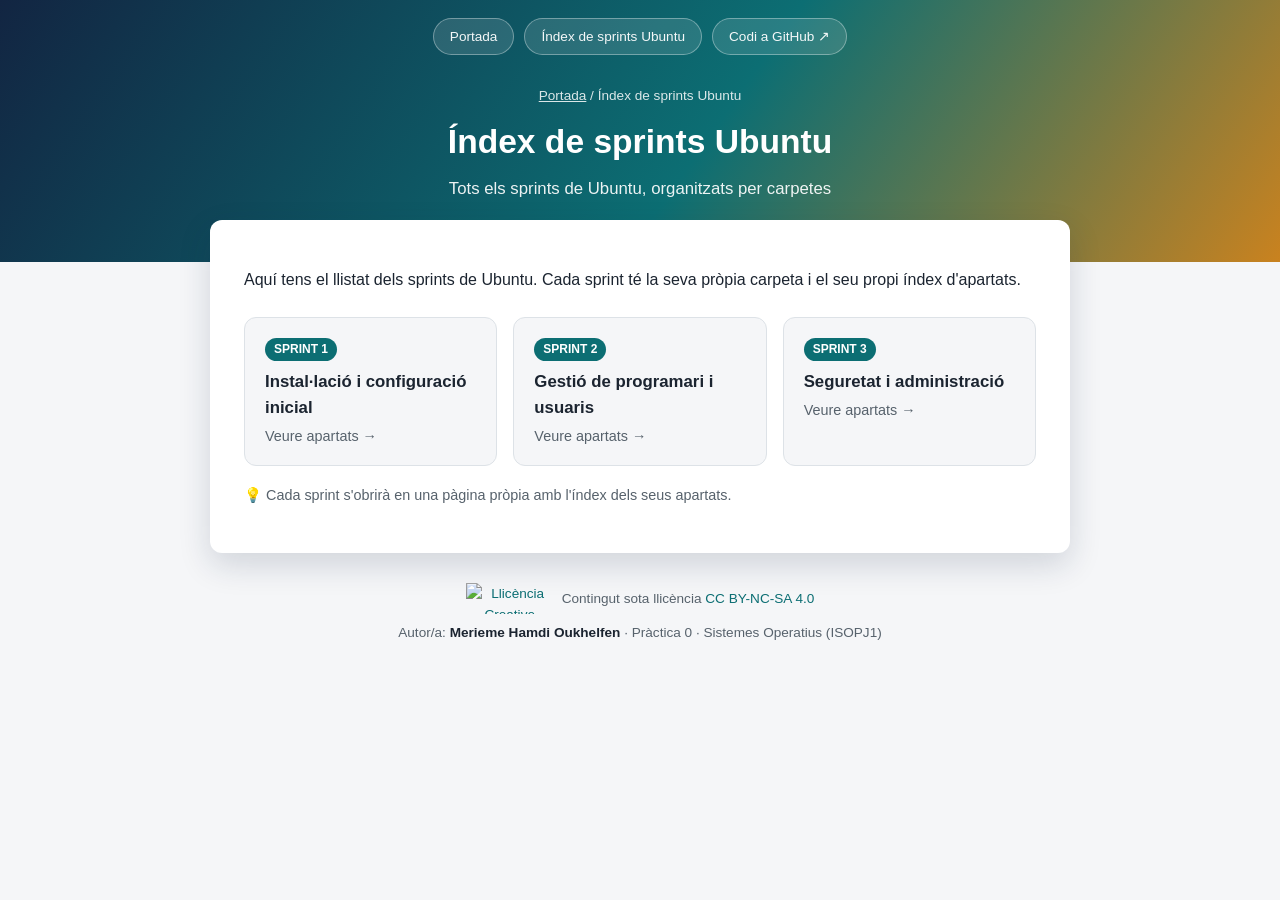
==== sprints-ubuntu.html @ 5a3ac9b9 "prova" ====
<!DOCTYPE html>
<html lang="ca">
<head>
<meta charset="UTF-8">
<meta name="viewport" content="width=device-width, initial-scale=1.0">
<title>Índex de sprints Ubuntu</title>
<link rel="stylesheet" href="css/estils.css">
</head>
<body>

<header class="hero">
  <nav class="hero-nav">
    <a href="index.html">Portada</a>
    <a href="sprints-ubuntu.html">Índex de sprints Ubuntu</a>
    <a href="https://github.com/merieme23/-sistemes_operatius" target="_blank" rel="noopener">Codi a GitHub ↗</a>
  </nav>
  <div class="hero-titol">
    <p class="miguetes"><a href="index.html">Portada</a> / Índex de sprints Ubuntu</p>
    <h1>Índex de sprints Ubuntu</h1>
    <p class="subtitol">Tots els sprints de Ubuntu, organitzats per carpetes</p>
  </div>
</header>

<main class="contenidor">
  <section class="panell">
    <p>Aquí tens el llistat dels sprints de Ubuntu. Cada sprint té la seva pròpia carpeta i el seu propi índex d'apartats.</p>

    <div class="rejilla-targetes">
      <a class="targeta" href="sprint1/index.html">
        <span class="numero">SPRINT 1</span>
        <h3>Instal·lació i configuració inicial</h3>
        <p>Veure apartats →</p>
      </a>
      <a class="targeta" href="sprint2/index.html">
        <span class="numero">SPRINT 2</span>
        <h3>Gestió de programari i usuaris</h3>
        <p>Veure apartats →</p>
      </a>
      <a class="targeta" href="sprint3/index.html">
        <span class="numero">SPRINT 3</span>
        <h3>Seguretat i administració</h3>
        <p>Veure apartats →</p>
      </a>
    </div>

    <p class="consell">💡 Cada sprint s'obrirà en una pàgina pròpia amb l'índex dels seus apartats.</p>
  </section>
</main>

<footer class="peu">
  <p class="peu-llicencia">
    <a href="https://creativecommons.org/licenses/by-nc-sa/4.0/deed.ca" target="_blank" rel="license noopener">
      <img src="https://licensebuttons.net/l/by-nc-sa/4.0/88x31.png" alt="Llicència Creative Commons Reconeixement-NoComercial-CompartirIgual 4.0" width="88" height="31">
    </a>
    <span>Contingut sota llicència <a href="https://creativecommons.org/licenses/by-nc-sa/4.0/deed.ca" target="_blank" rel="license noopener">CC BY-NC-SA 4.0</a></span>
  </p>
  <p class="autoria">Autor/a: <strong>Merieme Hamdi Oukhelfen</strong> · Pràctica 0 · Sistemes Operatius (ISOPJ1)</p>
</footer>

</body>
</html>
---- css/estils.css ----
/* Full de estils comu per a tot el lloc.
   Enllaça-la sempre igual:
   <link rel="stylesheet" href="../css/estils.css">  (des d'una carpeta de sprint)
   <link rel="stylesheet" href="css/estils.css">      (des de l'arrel) */

:root {
  --mari: #122542;
  --teal: #0c6e73;
  --ambre: #c9821f;
  --tinta: #1b2430;
  --tinta-suau: #57626c;
  --fons: #f5f6f8;
  --blanc: #ffffff;
  --vora: #dde2e7;
  --radi: 12px;
}

* { box-sizing: border-box; }

body {
  margin: 0;
  font-family: "Segoe UI", Roboto, Arial, sans-serif;
  color: var(--tinta);
  background: var(--fons);
  line-height: 1.55;
}

a { color: var(--teal); text-decoration: none; }
a:hover { text-decoration: underline; }

.contenidor {
  max-width: 900px;
  margin: 0 auto;
  padding: 0 20px;
}

/* ---------- Capçalera / hero (present a totes les pàgines) ---------- */
.hero {
  background: linear-gradient(125deg, var(--mari) 0%, var(--teal) 55%, var(--ambre) 100%);
  padding-bottom: 60px;
  color: var(--blanc);
}

.hero-nav {
  display: flex;
  justify-content: center;
  gap: 10px;
  flex-wrap: wrap;
  padding: 18px 20px 0;
}

.hero-nav a {
  color: rgba(255, 255, 255, 0.95);
  background: rgba(255, 255, 255, 0.12);
  border: 1px solid rgba(255, 255, 255, 0.35);
  padding: 7px 16px;
  border-radius: 999px;
  font-size: 0.85rem;
  text-decoration: none;
}
.hero-nav a:hover { background: rgba(255, 255, 255, 0.24); text-decoration: none; }

.hero-titol {
  text-align: center;
  padding: 30px 20px 0;
}

.hero-titol .miguetes {
  font-size: 0.85rem;
  opacity: 0.85;
  margin: 0 0 10px;
}
.hero-titol .miguetes a { color: #fff; text-decoration: underline; }

.hero-titol h1 {
  margin: 0 0 8px;
  font-size: 2.1rem;
  color: #fff;
}

.hero-titol p.subtitol {
  margin: 0;
  opacity: 0.92;
  font-size: 1.05rem;
}

/* ---------- Panell blanc flotant que xafa el hero ---------- */
main { padding-bottom: 50px; }

.panell {
  background: var(--blanc);
  border-radius: var(--radi);
  box-shadow: 0 12px 32px rgba(18, 37, 66, 0.16);
  margin-top: -42px;
  padding: 32px 34px;
  position: relative;
  z-index: 1;
}

/* ---------- Portada ---------- */
.portada-hero { text-align: center; }
.portada-hero img.imatge-portada {
  max-width: 300px;
  width: 100%;
  height: auto;
  margin-bottom: 22px;
}

.fitxa-alumne {
  display: inline-block;
  background: var(--fons);
  border: 1px solid var(--vora);
  border-radius: var(--radi);
  padding: 14px 22px;
  margin: 20px 0;
  text-align: left;
}
.fitxa-alumne p { margin: 3px 0; }
.fitxa-alumne strong { color: var(--mari); }

.boto {
  display: inline-block;
  background: var(--teal);
  color: var(--blanc) !important;
  padding: 12px 26px;
  border-radius: var(--radi);
  font-weight: 600;
  text-decoration: none !important;
  margin-top: 8px;
}
.boto:hover { background: var(--mari); }

/* ---------- Graella de targetes (sprints / apartats) ---------- */
.rejilla-targetes {
  display: grid;
  grid-template-columns: repeat(auto-fit, minmax(220px, 1fr));
  gap: 16px;
  margin: 24px 0 6px;
}

.targeta {
  display: block;
  background: var(--fons);
  border: 1px solid var(--vora);
  border-radius: var(--radi);
  padding: 18px 20px;
  transition: box-shadow 0.15s, transform 0.15s;
}
.targeta:hover {
  box-shadow: 0 4px 14px rgba(12, 110, 115, 0.18);
  transform: translateY(-2px);
  text-decoration: none;
}
.targeta .numero {
  display: inline-block;
  background: var(--teal);
  color: var(--blanc);
  font-size: 0.75rem;
  font-weight: 700;
  padding: 2px 9px;
  border-radius: 999px;
  margin-bottom: 8px;
}
.targeta h3 { margin: 0 0 4px; color: var(--tinta); font-size: 1.05rem; }
.targeta p { margin: 0; color: var(--tinta-suau); font-size: 0.9rem; }

h1, h2 { color: var(--mari); }

.consell {
  color: var(--tinta-suau);
  font-size: 0.9rem;
  margin-top: 18px;
}
.consell code { background: var(--fons); padding: 1px 5px; border-radius: 4px; }

/* ---------- Taula d'apartats (índex intern d'un sprint, amb ancoratges) ---------- */
.taula-apartats {
  width: 100%;
  border-collapse: collapse;
  margin: 6px 0 8px;
}
.taula-apartats th, .taula-apartats td {
  text-align: left;
  padding: 10px 12px;
  border-bottom: 1px solid var(--vora);
}
.taula-apartats th {
  font-size: 0.72rem;
  letter-spacing: 0.06em;
  text-transform: uppercase;
  color: var(--tinta-suau);
}
.taula-apartats td:first-child, .taula-apartats th:first-child { width: 46px; color: var(--tinta-suau); }
.taula-apartats tr:hover td { background: var(--fons); }
.taula-apartats a { font-weight: 600; }

/* ---------- Contingut d'un apartat, dins de la mateixa pàgina ---------- */
.apartat {
  scroll-margin-top: 20px;
  padding-top: 26px;
  margin-top: 26px;
  border-top: 1px solid var(--vora);
}
.apartat h2 { margin-top: 0; }
.apartat img {
  max-width: 100%;
  border-radius: var(--radi);
  border: 1px solid var(--vora);
  margin: 14px 0;
}
.apartat ul { padding-left: 22px; }
.apartat li { margin: 4px 0; }
.tornar-index { font-size: 0.85rem; }

/* ---------- Peu de pàgina: llicència i autoria (fix a totes les pàgines) ---------- */
footer.peu {
  text-align: center;
  color: var(--tinta-suau);
  font-size: 0.85rem;
  padding: 30px 20px 46px;
}
.peu-llicencia {
  display: flex;
  align-items: center;
  justify-content: center;
  gap: 8px;
  flex-wrap: wrap;
  margin: 0 0 8px;
}
.peu-llicencia img { display: block; }
footer.peu .autoria { margin: 0; }
footer.peu .autoria strong { color: var(--tinta); }

/* ---------- Bloc de llicència a la portada ---------- */
.bloc-llicencia {
  border: 1px solid var(--vora);
  border-radius: var(--radi);
  padding: 18px 20px;
  margin-top: 22px;
  text-align: left;
  background: var(--fons);
}
.bloc-llicencia h3 { margin: 0 0 8px; font-size: 1rem; color: var(--mari); }
.bloc-llicencia p { margin: 6px 0; font-size: 0.92rem; }
.bloc-llicencia .badge-cc { display: flex; align-items: center; gap: 10px; margin-top: 10px; }


/* ---------- Botons de selecció del sistema ---------- */
.botons-sistemes {
  display: flex;
  justify-content: center;
  gap: 10px;
  flex-wrap: wrap;
}
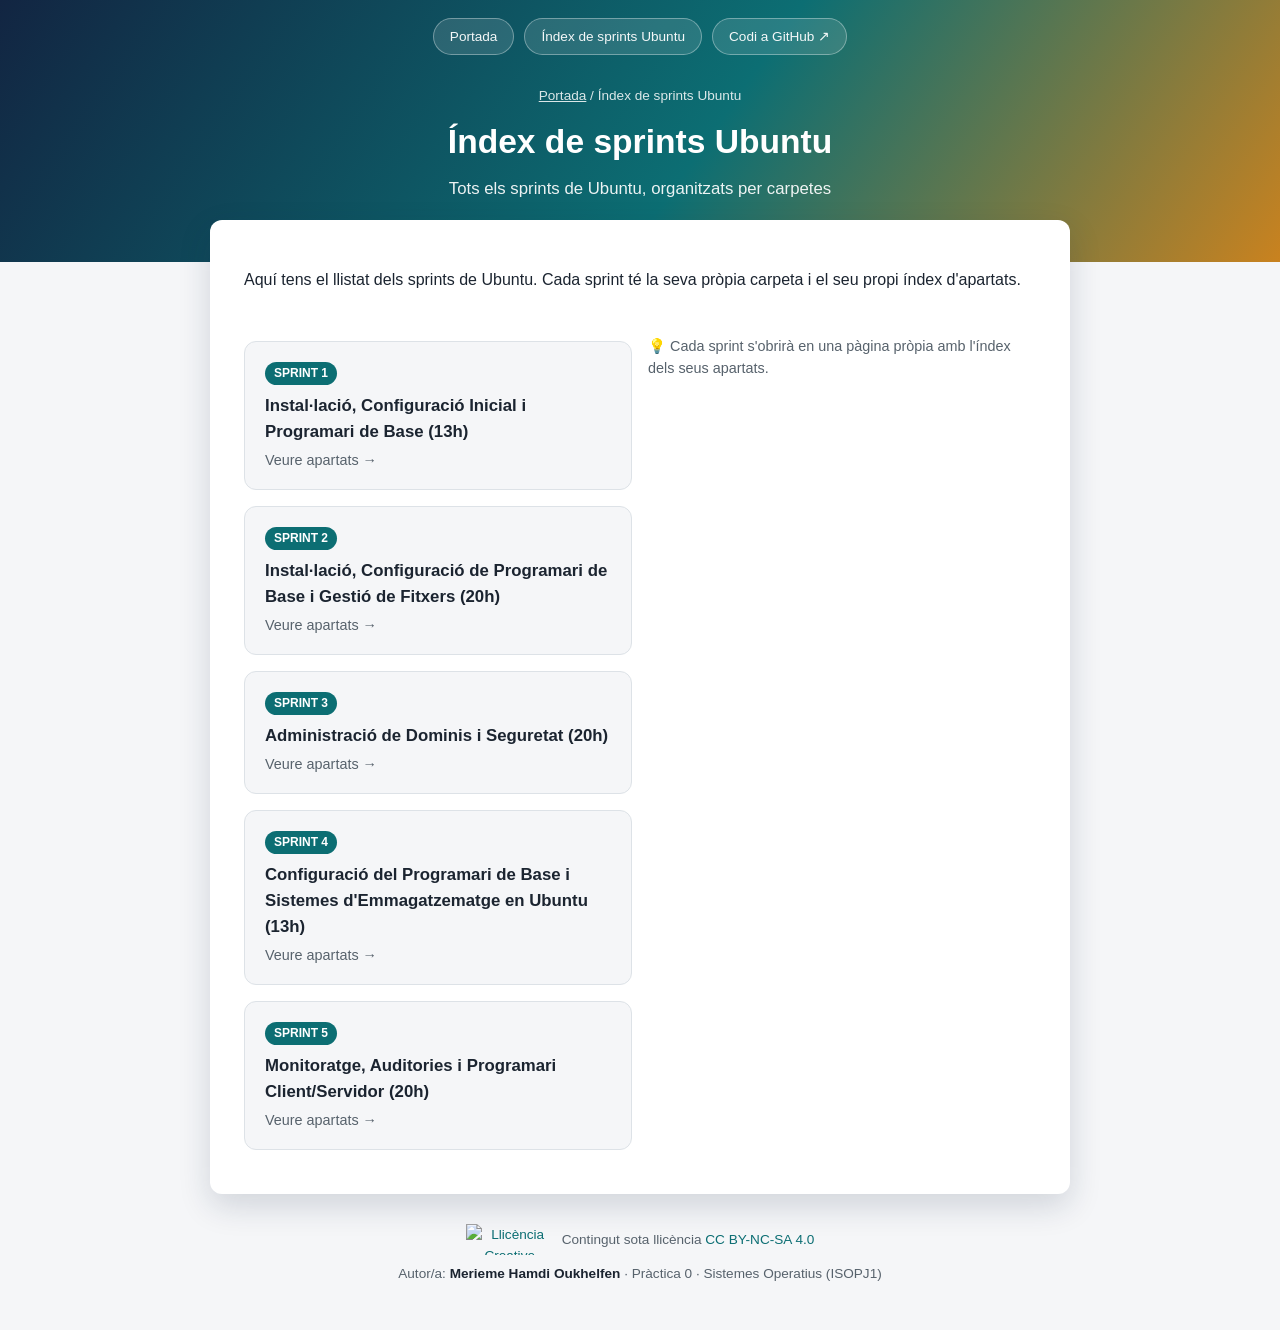
==== commit fb6fe5de: "Update sprints-ubuntu.html" ====
--- a/sprints-ubuntu.html
+++ b/sprints-ubuntu.html
@@ -26,22 +26,40 @@
     <p>Aquí tens el llistat dels sprints de Ubuntu. Cada sprint té la seva pròpia carpeta i el seu propi índex d'apartats.</p>
 
     <div class="rejilla-targetes">
-      <a class="targeta" href="sprint1/index.html">
-        <span class="numero">SPRINT 1</span>
-        <h3>Instal·lació i configuració inicial</h3>
-        <p>Veure apartats →</p>
-      </a>
-      <a class="targeta" href="sprint2/index.html">
-        <span class="numero">SPRINT 2</span>
-        <h3>Gestió de programari i usuaris</h3>
-        <p>Veure apartats →</p>
-      </a>
-      <a class="targeta" href="sprint3/index.html">
-        <span class="numero">SPRINT 3</span>
-        <h3>Seguretat i administració</h3>
-        <p>Veure apartats →</p>
-      </a>
-    </div>
+     
+<div class="rejilla-targetes">
+
+  <a class="targeta" href="sprint1/index.html">
+    <span class="numero">SPRINT 1</span>
+    <h3>Instal·lació, Configuració Inicial i Programari de Base (13h)</h3>
+    <p>Veure apartats →</p>
+  </a>
+
+  <a class="targeta" href="sprint2/index.html">
+    <span class="numero">SPRINT 2</span>
+    <h3>Instal·lació, Configuració de Programari de Base i Gestió de Fitxers (20h)</h3>
+    <p>Veure apartats →</p>
+  </a>
+
+  <a class="targeta" href="sprint3/index.html">
+    <span class="numero">SPRINT 3</span>
+    <h3>Administració de Dominis i Seguretat (20h)</h3>
+    <p>Veure apartats →</p>
+  </a>
+
+  <a class="targeta" href="sprint4/index.html">
+    <span class="numero">SPRINT 4</span>
+    <h3>Configuració del Programari de Base i Sistemes d'Emmagatzematge en Ubuntu (13h)</h3>
+    <p>Veure apartats →</p>
+  </a>
+
+  <a class="targeta" href="sprint5/index.html">
+    <span class="numero">SPRINT 5</span>
+    <h3>Monitoratge, Auditories i Programari Client/Servidor (20h)</h3>
+    <p>Veure apartats →</p>
+  </a>
+
+</div>
 
     <p class="consell">💡 Cada sprint s'obrirà en una pàgina pròpia amb l'índex dels seus apartats.</p>
   </section>
